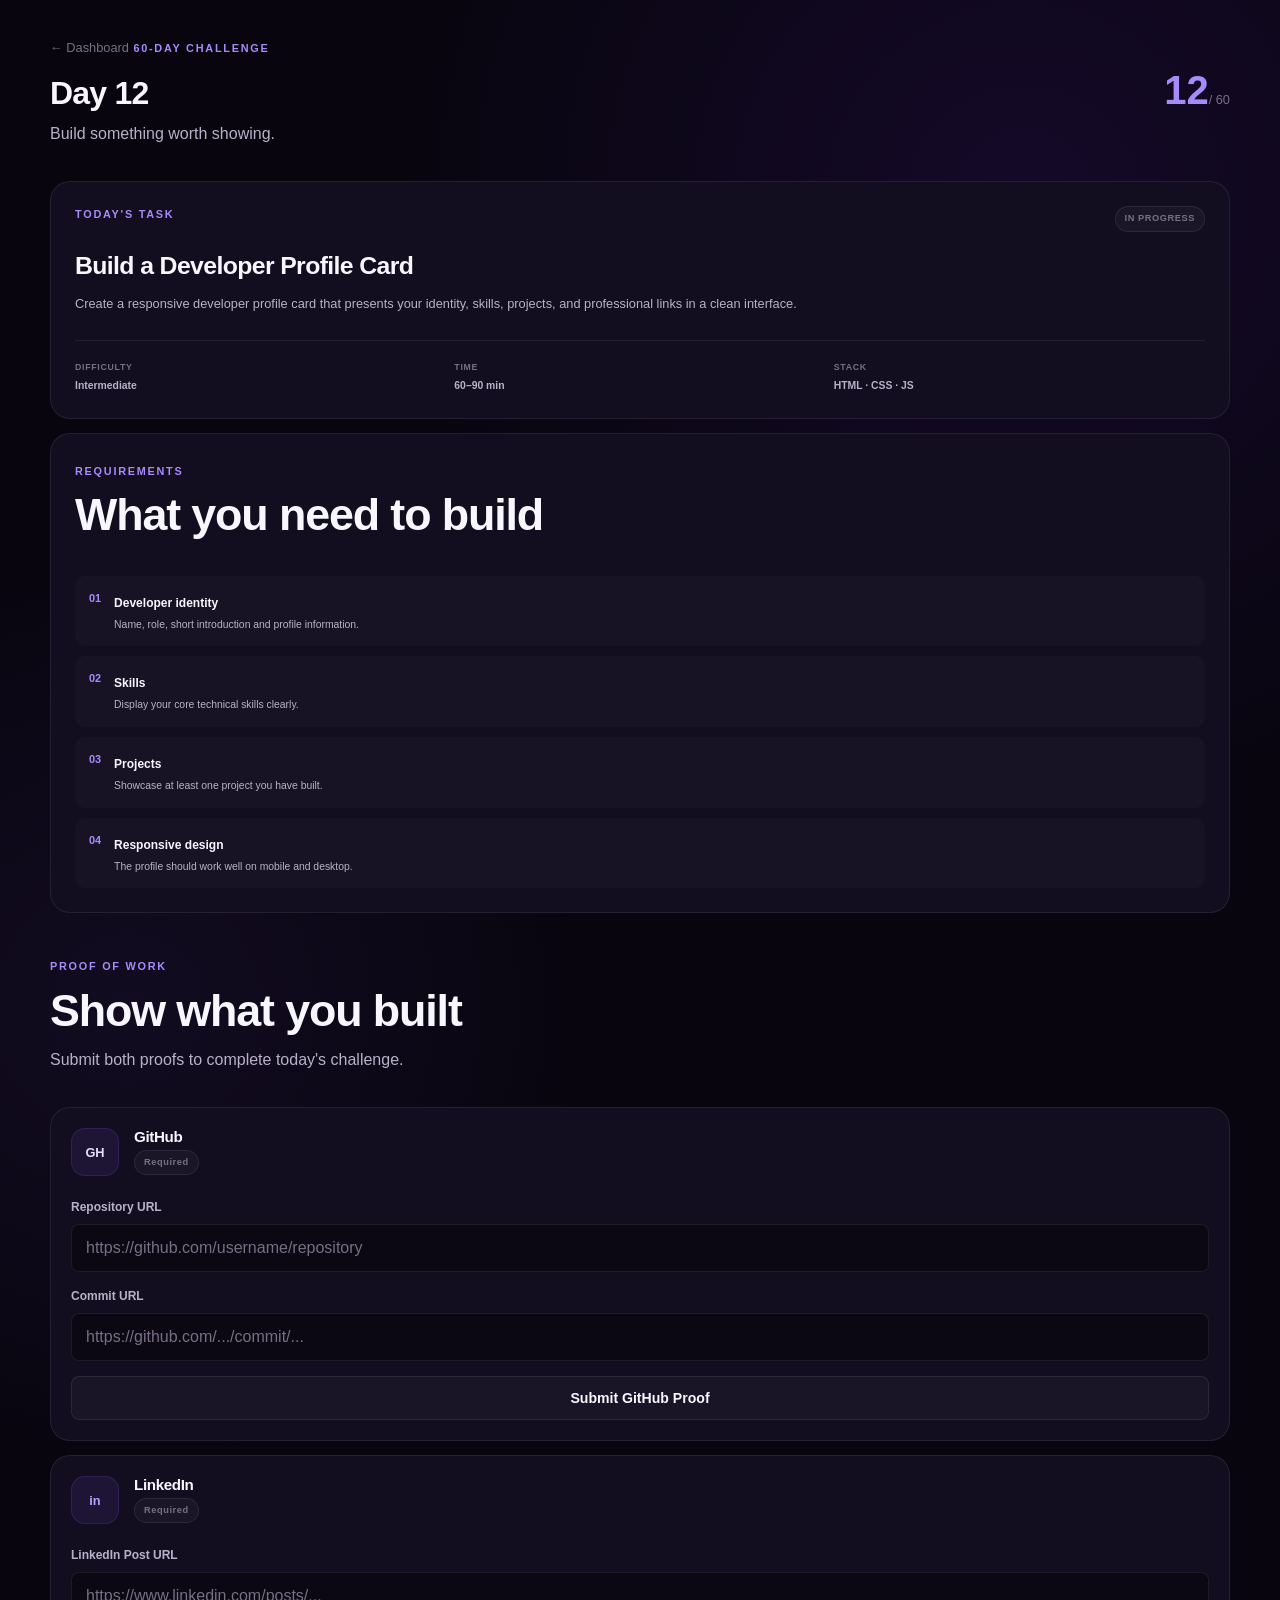
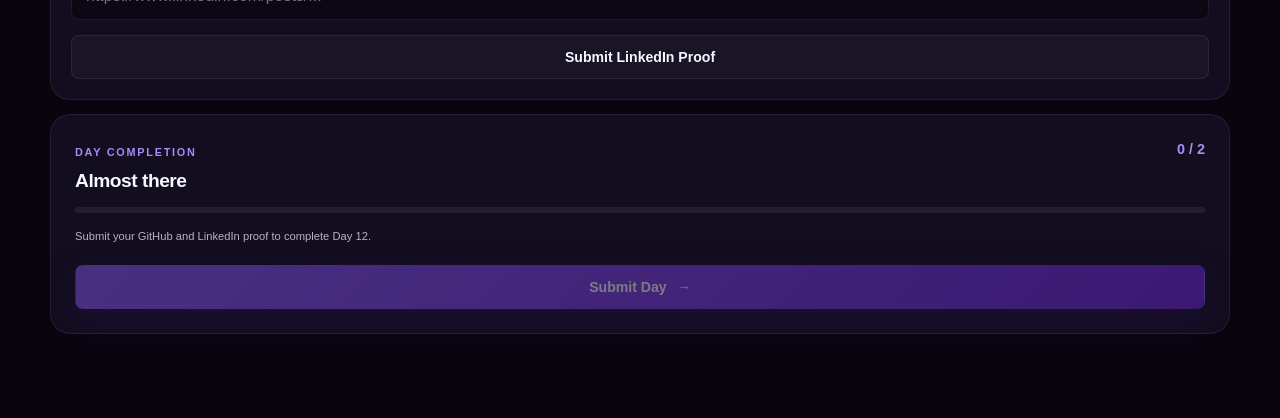
==== challenge_day.html @ b08df037 "Updated project structure and files" ====
<!DOCTYPE html>
<html lang="en">
<head>

    <meta charset="UTF-8">
    <meta
        name="viewport"
        content="width=device-width, initial-scale=1.0"
    >

    <title>Day 12 | ABTalks</title>

    <link rel="stylesheet" href="css/style.css">
    <link rel="stylesheet" href="css/responsive.css">

</head>

<body>

<main class="app-page challenge-page">

    <!-- Navigation -->
    <aside class="navigation-rail">

        <a
            href="student_dashboard.html"
            class="nav-item"
            aria-label="Dashboard"
        >
            <span class="nav-icon">⌂</span>
        </a>

        <a
            href="modules.html"
            class="nav-item"
            aria-label="Modules"
        >
            <span class="nav-icon">▦</span>
        </a>

        <a
            href="coding_profiles.html"
            class="nav-item"
            aria-label="Coding Profiles"
        >
            <span class="nav-icon">&lt;/&gt;</span>
        </a>

        <a
            href="linkedin.html"
            class="nav-item"
            aria-label="LinkedIn"
        >
            <span class="nav-icon">in</span>
        </a>

        <a
            href="github.html"
            class="nav-item"
            aria-label="GitHub"
        >
            <span class="nav-icon">GH</span>
        </a>

        <div class="nav-spacer"></div>

        <button class="nav-item" aria-label="Settings">
            <span class="nav-icon">⚙</span>
        </button>

    </aside>


    <!-- Main Content -->
    <section class="app-content">

        <!-- Challenge Header -->
        <header class="challenge-header">

            <div>

                <a
                    href="student_dashboard.html"
                    class="back-button"
                >
                    ← Dashboard
                </a>

                <span class="eyebrow">
                    60-DAY CHALLENGE
                </span>

                <h1>
                    Day 12
                </h1>

                <p>
                    Build something worth showing.
                </p>

            </div>


            <div class="day-indicator">

                <span>
                    12
                </span>

                <small>
                    / 60
                </small>

            </div>

        </header>


        <!-- Task -->
        <section class="challenge-task-card">

            <div class="task-card-header">

                <span class="eyebrow">
                    TODAY'S TASK
                </span>

                <span class="status-badge">
                    IN PROGRESS
                </span>

            </div>


            <h2>
                Build a Developer Profile Card
            </h2>


            <p>
                Create a responsive developer profile card
                that presents your identity, skills, projects,
                and professional links in a clean interface.
            </p>


            <!-- Task Meta -->
            <div class="challenge-meta">

                <div>
                    <span>DIFFICULTY</span>
                    <strong>Intermediate</strong>
                </div>

                <div>
                    <span>TIME</span>
                    <strong>60–90 min</strong>
                </div>

                <div>
                    <span>STACK</span>
                    <strong>HTML · CSS · JS</strong>
                </div>

            </div>

        </section>


        <!-- Requirements -->
        <section class="challenge-section-card">

            <div class="section-heading left">

                <span class="eyebrow">
                    REQUIREMENTS
                </span>

                <h2>
                    What you need to build
                </h2>

            </div>


            <div class="requirement-list">

                <div class="requirement-item">

                    <span class="requirement-number">
                        01
                    </span>

                    <div>

                        <strong>
                            Developer identity
                        </strong>

                        <p>
                            Name, role, short introduction
                            and profile information.
                        </p>

                    </div>

                </div>


                <div class="requirement-item">

                    <span class="requirement-number">
                        02
                    </span>

                    <div>

                        <strong>
                            Skills
                        </strong>

                        <p>
                            Display your core technical
                            skills clearly.
                        </p>

                    </div>

                </div>


                <div class="requirement-item">

                    <span class="requirement-number">
                        03
                    </span>

                    <div>

                        <strong>
                            Projects
                        </strong>

                        <p>
                            Showcase at least one project
                            you have built.
                        </p>

                    </div>

                </div>


                <div class="requirement-item">

                    <span class="requirement-number">
                        04
                    </span>

                    <div>

                        <strong>
                            Responsive design
                        </strong>

                        <p>
                            The profile should work well
                            on mobile and desktop.
                        </p>

                    </div>

                </div>

            </div>

        </section>


        <!-- Proof of Work -->
        <section class="proof-section">

            <div class="section-heading left">

                <span class="eyebrow">
                    PROOF OF WORK
                </span>

                <h2>
                    Show what you built
                </h2>

                <p>
                    Submit both proofs to complete today's challenge.
                </p>

            </div>


            <!-- GitHub -->
            <div class="submission-card">

                <div class="submission-header">

                    <div class="submission-icon github-icon">
                        GH
                    </div>

                    <div>

                        <h3>
                            GitHub
                        </h3>

                        <span class="submission-status">
                            Required
                        </span>

                    </div>

                </div>


                <div class="form-group">

                    <label for="repositoryUrl">
                        Repository URL
                    </label>

                    <input
                        type="url"
                        id="repositoryUrl"
                        placeholder="https://github.com/username/repository"
                    >

                </div>


                <div class="form-group">

                    <label for="commitUrl">
                        Commit URL
                    </label>

                    <input
                        type="url"
                        id="commitUrl"
                        placeholder="https://github.com/.../commit/..."
                    >

                </div>


                <button
                    type="button"
                    id="githubSubmit"
                    class="btn btn-secondary btn-full"
                >
                    Submit GitHub Proof
                </button>

            </div>


            <!-- LinkedIn -->
            <div class="submission-card">

                <div class="submission-header">

                    <div class="submission-icon linkedin-icon">
                        in
                    </div>

                    <div>

                        <h3>
                            LinkedIn
                        </h3>

                        <span class="submission-status">
                            Required
                        </span>

                    </div>

                </div>


                <div class="form-group">

                    <label for="linkedinPostUrl">
                        LinkedIn Post URL
                    </label>

                    <input
                        type="url"
                        id="linkedinPostUrl"
                        placeholder="https://www.linkedin.com/posts/..."
                    >

                </div>


                <button
                    type="button"
                    id="linkedinSubmit"
                    class="btn btn-secondary btn-full"
                >
                    Submit LinkedIn Proof
                </button>

            </div>

        </section>


        <!-- Submission Summary -->
        <section class="submission-summary">

            <div class="summary-header">

                <div>

                    <span class="eyebrow">
                        DAY COMPLETION
                    </span>

                    <h2>
                        Almost there
                    </h2>

                </div>

                <strong id="submissionCount">
                    0 / 2
                </strong>

            </div>


            <div class="large-progress">

                <span
                    id="submissionProgress"
                    style="width: 0%;"
                ></span>

            </div>


            <p id="submissionMessage">
                Submit your GitHub and LinkedIn proof
                to complete Day 12.
            </p>


            <button
                id="submitDay"
                class="btn btn-primary btn-full"
                disabled
            >
                Submit Day
                <span>→</span>
            </button>

        </section>


        <!-- Completion State -->
        <section
            id="completionState"
            class="completion-state hidden"
        >

            <div class="completion-icon">
                ✓
            </div>

            <span class="eyebrow">
                CHALLENGE COMPLETE
            </span>

            <h2>
                Day 12 Complete
            </h2>

            <p>
                Your proof of work has been recorded.
                Keep your streak alive tomorrow.
            </p>

            <a
                href="student_dashboard.html"
                class="btn btn-primary"
            >
                Back to Dashboard
                <span>→</span>
            </a>

        </section>

    </section>

</main>

<script src="js/data.js"></script>
<script src="js/app.js"></script>
<script src="js/challenge.js"></script>

</body>
</html>
---- css/style.css ----
/* =========================================================
   ABTALKS — GLOBAL STYLES
   ========================================================= */

:root {
    /* Backgrounds */
    --bg-main: #08050f;
    --bg-secondary: #0d0918;
    --bg-card: #120d1f;
    --bg-card-hover: #171026;
    --bg-input: #0b0713;

    /* Purple */
    --purple: #8b5cf6;
    --purple-light: #a78bfa;
    --purple-dark: #6d28d9;
    --purple-glow: rgba(139, 92, 246, 0.25);

    /* Text */
    --text-primary: #f8f7ff;
    --text-secondary: #b8b2c8;
    --text-muted: #777084;

    /* Borders */
    --border: rgba(255, 255, 255, 0.08);
    --border-hover: rgba(139, 92, 246, 0.45);

    /* Status */
    --success: #4ade80;
    --warning: #facc15;
    --danger: #f87171;

    /* Layout */
    --max-width: 1180px;
    --nav-width: 76px;

    /* Radius */
    --radius-sm: 8px;
    --radius-md: 14px;
    --radius-lg: 20px;
    --radius-xl: 28px;

    /* Shadows */
    --shadow-card:
        0 15px 50px rgba(0, 0, 0, 0.25);

    --shadow-purple:
        0 12px 35px rgba(109, 40, 217, 0.25);

    /* Transition */
    --transition: 0.25s ease;
}


/* =========================================================
   RESET
   ========================================================= */

* {
    margin: 0;
    padding: 0;
    box-sizing: border-box;
}

html {
    scroll-behavior: smooth;
}

body {
    min-height: 100vh;

    background:
        radial-gradient(
            circle at 80% 10%,
            rgba(109, 40, 217, 0.13),
            transparent 30%
        ),
        radial-gradient(
            circle at 10% 50%,
            rgba(139, 92, 246, 0.08),
            transparent 30%
        ),
        var(--bg-main);

    color: var(--text-primary);

    font-family:
        Inter,
        -apple-system,
        BlinkMacSystemFont,
        "Segoe UI",
        sans-serif;

    line-height: 1.5;

    overflow-x: hidden;
}

button,
input,
select,
textarea {
    font: inherit;
}

button {
    cursor: pointer;
}

a {
    color: inherit;
    text-decoration: none;
}

img {
    max-width: 100%;
    display: block;
}


/* =========================================================
   TYPOGRAPHY
   ========================================================= */

h1,
h2,
h3 {
    line-height: 1.15;
    letter-spacing: -0.025em;
}

h1 {
    font-size: clamp(2.2rem, 8vw, 4.8rem);
}

h2 {
    font-size: clamp(1.6rem, 5vw, 2.8rem);
}

h3 {
    font-size: 1.15rem;
}

p {
    color: var(--text-secondary);
}

.gradient-text {
    background:
        linear-gradient(
            120deg,
            #ffffff,
            var(--purple-light),
            var(--purple)
        );

    -webkit-background-clip: text;
    background-clip: text;
    color: transparent;
}

.eyebrow {
    display: inline-block;

    margin-bottom: 10px;

    color: var(--purple-light);

    font-size: 0.68rem;
    font-weight: 700;

    letter-spacing: 0.16em;
    text-transform: uppercase;
}


/* =========================================================
   BUTTONS
   ========================================================= */

.btn {
    display: inline-flex;

    align-items: center;
    justify-content: center;
    gap: 10px;

    min-height: 44px;

    padding: 0 18px;

    border: 1px solid transparent;
    border-radius: var(--radius-sm);

    font-size: 0.88rem;
    font-weight: 650;

    transition:
        transform var(--transition),
        background var(--transition),
        border var(--transition),
        box-shadow var(--transition);

    white-space: nowrap;
}

.btn:hover {
    transform: translateY(-2px);
}

.btn-primary {
    color: white;

    background:
        linear-gradient(
            135deg,
            var(--purple),
            var(--purple-dark)
        );

    box-shadow: var(--shadow-purple);
}

.btn-primary:hover {
    box-shadow:
        0 15px 45px rgba(109, 40, 217, 0.38);
}

.btn-secondary {
    color: var(--text-primary);

    background: rgba(255, 255, 255, 0.035);

    border-color: var(--border);
}

.btn-secondary:hover {
    border-color: var(--border-hover);
    background: rgba(139, 92, 246, 0.08);
}

.btn-large {
    min-height: 52px;
    padding: 0 24px;
}

.btn-full {
    width: 100%;
}


/* =========================================================
   LANDING PAGE
   ========================================================= */

.landing-page {
    width: 100%;
}

.landing-header {
    width: min(
        calc(100% - 32px),
        var(--max-width)
    );

    margin: auto;

    min-height: 76px;

    display: flex;
    align-items: center;
    justify-content: space-between;

    gap: 20px;
}

.brand-name {
    font-size: 1.25rem;
    font-weight: 800;
    letter-spacing: -0.04em;
}

.landing-nav {
    display: none;
}

.header-actions {
    display: flex;
    gap: 8px;
}

.header-actions .btn-secondary {
    display: none;
}


/* =========================================================
   HERO
   ========================================================= */

.hero-section {
    width: min(
        calc(100% - 32px),
        var(--max-width)
    );

    margin: auto;

    min-height: 720px;

    display: grid;
    align-items: center;

    gap: 50px;

    padding: 70px 0;
}

.hero-content {
    max-width: 650px;
}

.hero-content h1 {
    margin-bottom: 14px;
}

.hero-title {
    margin-bottom: 18px;

    color: var(--text-primary);

    font-size: 1.35rem;
    font-weight: 650;
}

.hero-description {
    max-width: 580px;

    font-size: 1rem;
    line-height: 1.75;
}

.hero-actions {
    display: flex;
    flex-direction: column;

    gap: 10px;

    margin-top: 30px;
}

.hero-visual {
    position: relative;

    min-height: 350px;

    display: flex;
    align-items: center;
    justify-content: center;
}

.hero-glow {
    position: absolute;

    width: 230px;
    height: 230px;

    border-radius: 50%;

    background: var(--purple);

    filter: blur(110px);

    opacity: 0.22;
}

.floating-card {
    position: absolute;

    width: 190px;

    padding: 18px;

    background:
        linear-gradient(
            145deg,
            rgba(28, 20, 43, 0.95),
            rgba(14, 9, 25, 0.95)
        );

    border: 1px solid var(--border);

    border-radius: var(--radius-md);

    box-shadow: var(--shadow-card);

    backdrop-filter: blur(20px);
}

.streak-card {
    top: 10px;
    left: 0;
}

.progress-card {
    right: 0;
    top: 85px;
}

.proof-card {
    bottom: 5px;
    left: 35px;
}

.card-label {
    display: block;

    margin-bottom: 8px;

    color: var(--text-muted);

    font-size: 0.58rem;
    font-weight: 700;

    letter-spacing: 0.12em;
}

.floating-card strong {
    display: block;

    margin-bottom: 5px;

    font-size: 1.3rem;
}

.card-status {
    color: var(--success);

    font-size: 0.75rem;
}

.mini-progress {
    width: 100%;
    height: 5px;

    margin-top: 10px;

    overflow: hidden;

    background: rgba(255, 255, 255, 0.07);

    border-radius: 10px;
}

.mini-progress span {
    display: block;

    height: 100%;

    background: var(--purple);

    border-radius: inherit;
}

.proof-item {
    display: flex;

    align-items: center;
    gap: 8px;

    margin-top: 8px;

    font-size: 0.72rem;
}

.proof-item span {
    color: var(--success);
}


/* =========================================================
   LANDING SECTIONS
   ========================================================= */

.challenge-section,
.features-section,
.final-cta {
    width: min(
        calc(100% - 32px),
        var(--max-width)
    );

    margin: auto;

    padding: 80px 0;
}

.section-heading {
    max-width: 650px;

    margin-bottom: 35px;
}

.section-heading.left {
    text-align: left;
}

.section-heading p {
    margin-top: 12px;
}

.challenge-timeline {
    display: flex;
    align-items: center;

    width: 100%;

    margin-top: 45px;
}

.timeline-item {
    display: flex;
    flex-direction: column;

    align-items: center;

    gap: 7px;

    min-width: 65px;

    color: var(--text-muted);

    font-size: 0.65rem;
}

.timeline-number {
    display: grid;

    width: 42px;
    height: 42px;

    place-items: center;

    border: 1px solid var(--border);

    border-radius: 50%;

    font-size: 0.72rem;
}

.timeline-item.active {
    color: var(--text-primary);
}

.timeline-item.active .timeline-number {
    background: var(--purple);
    border-color: var(--purple);
}

.timeline-line {
    flex: 1;

    height: 1px;

    background: var(--border);
}

.feature-grid {
    display: grid;
    gap: 14px;
}

.feature-card {
    padding: 25px;

    background: var(--bg-card);

    border: 1px solid var(--border);

    border-radius: var(--radius-lg);

    transition:
        transform var(--transition),
        border var(--transition);
}

.feature-card:hover {
    transform: translateY(-4px);
    border-color: var(--border-hover);
}

.feature-icon {
    display: grid;

    width: 44px;
    height: 44px;

    margin-bottom: 20px;

    place-items: center;

    color: var(--purple-light);

    background: rgba(139, 92, 246, 0.1);

    border: 1px solid rgba(139, 92, 246, 0.2);

    border-radius: 12px;

    font-size: 0.8rem;
    font-weight: 800;
}

.feature-card p {
    margin-top: 10px;

    font-size: 0.88rem;
}

.final-cta {
    text-align: center;
}

.final-cta > * {
    display: block;
}

.final-cta h2 {
    margin-bottom: 15px;
}

.final-cta p {
    margin-bottom: 25px;
}

.final-cta .btn {
    width: fit-content;
    margin: auto;
}

.site-footer {
    width: min(
        calc(100% - 32px),
        var(--max-width)
    );

    margin: auto;

    padding: 25px 0 35px;

    display: flex;
    justify-content: space-between;

    color: var(--text-muted);

    border-top: 1px solid var(--border);

    font-size: 0.7rem;
}


/* =========================================================
   AUTH PAGE
   ========================================================= */

.auth-page {
    min-height: 100vh;

    display: flex;
    align-items: center;
    justify-content: center;

    padding: 30px 16px;

    position: relative;
}

.auth-page::before {
    content: "";

    position: fixed;

    width: 300px;
    height: 300px;

    top: -100px;
    right: -100px;

    background: var(--purple);

    filter: blur(130px);

    opacity: 0.14;

    pointer-events: none;
}

.auth-container {
    width: 100%;
    max-width: 430px;
}

.back-button {
    display: inline-flex;

    align-items: center;
    gap: 6px;

    color: var(--text-muted);

    font-size: 0.8rem;

    transition: color var(--transition);
}

.back-button:hover {
    color: var(--text-primary);
}

.auth-page > .back-button {
    position: absolute;

    top: 25px;
    left: 20px;
}

.auth-brand {
    margin-bottom: 50px;

    text-align: center;
}

.auth-brand .brand-name {
    display: block;

    margin-bottom: 5px;

    font-size: 1.5rem;
}

.brand-tagline {
    color: var(--text-muted);

    font-size: 0.7rem;
}

.auth-heading {
    margin-bottom: 30px;
}

.auth-heading h1 {
    font-size: 2.3rem;
}

.auth-heading p {
    margin-top: 10px;
}

.auth-form {
    display: grid;
    gap: 20px;
}

.form-group {
    display: grid;
    gap: 8px;
}

.form-group label {
    color: var(--text-secondary);

    font-size: 0.75rem;
    font-weight: 600;
}

.form-label-row {
    display: flex;
    justify-content: space-between;
}

.forgot-password {
    color: var(--purple-light);

    font-size: 0.7rem;
}

input,
select,
textarea {
    width: 100%;

    min-height: 48px;

    padding: 0 14px;

    color: var(--text-primary);

    background: var(--bg-input);

    border: 1px solid var(--border);

    border-radius: var(--radius-sm);

    outline: none;

    transition:
        border var(--transition),
        box-shadow var(--transition);
}

textarea {
    padding-top: 14px;
}

input::placeholder {
    color: var(--text-muted);
}

input:focus,
select:focus,
textarea:focus {
    border-color: var(--purple);

    box-shadow:
        0 0 0 3px rgba(139, 92, 246, 0.1);
}

select {
    cursor: pointer;
}

.password-input {
    position: relative;
}

.password-input input {
    padding-right: 65px;
}

.password-toggle {
    position: absolute;

    top: 50%;
    right: 12px;

    transform: translateY(-50%);

    border: 0;

    color: var(--purple-light);

    background: transparent;

    font-size: 0.7rem;
}

.auth-divider {
    display: flex;
    align-items: center;

    gap: 12px;

    color: var(--text-muted);
}

.auth-divider span {
    flex: 1;

    height: 1px;

    background: var(--border);
}

.auth-divider p {
    font-size: 0.7rem;
}

.auth-footer {
    display: flex;

    align-items: center;
    justify-content: center;

    gap: 6px;

    margin-top: 25px;

    font-size: 0.75rem;
}

.auth-footer p {
    color: var(--text-muted);
}

.create-account {
    color: var(--purple-light);
}


/* =========================================================
   APP LAYOUT
   ========================================================= */

.app-page {
    min-height: 100vh;
}

.navigation-rail {
    display: none;
}

.app-content {
    width: min(
        calc(100% - 32px),
        var(--max-width)
    );

    margin: auto;

    padding: 35px 0 70px;
}

.app-header,
.dashboard-header,
.challenge-header {
    display: flex;

    align-items: flex-start;
    justify-content: space-between;

    gap: 20px;

    margin-bottom: 35px;
}

.app-header h1,
.dashboard-header h1,
.challenge-header h1 {
    margin-bottom: 10px;

    font-size: 2rem;
}

.header-profile {
    flex-shrink: 0;
}

.profile-avatar {
    display: grid;

    width: 40px;
    height: 40px;

    place-items: center;

    color: white;

    background:
        linear-gradient(
            135deg,
            var(--purple),
            var(--purple-dark)
        );

    border-radius: 50%;

    font-size: 0.8rem;
    font-weight: 700;
}


/* =========================================================
   SETUP PROGRESS
   ========================================================= */

.setup-progress {
    margin-bottom: 45px;
}

.progress-header {
    display: flex;

    justify-content: space-between;

    margin-bottom: 9px;

    color: var(--text-muted);

    font-size: 0.68rem;
}

.progress-track,
.large-progress {
    width: 100%;

    height: 6px;

    overflow: hidden;

    background: rgba(255, 255, 255, 0.07);

    border-radius: 10px;
}

.progress-fill,
.large-progress span {
    display: block;

    height: 100%;

    background:
        linear-gradient(
            90deg,
            var(--purple-dark),
            var(--purple-light)
        );

    border-radius: inherit;
}


/* =========================================================
   MODULES
   ========================================================= */

.module-list {
    display: grid;
    gap: 14px;
}

.module-card {
    padding: 22px;

    background: var(--bg-card);

    border: 1px solid var(--border);

    border-radius: var(--radius-lg);

    transition:
        border var(--transition),
        transform var(--transition),
        background var(--transition);
}

.module-card:hover {
    transform: translateY(-3px);

    border-color: var(--border-hover);

    background: var(--bg-card-hover);
}

.module-card-top {
    display: flex;

    align-items: center;
    justify-content: space-between;

    margin-bottom: 20px;
}

.module-icon,
.connection-icon,
.submission-icon {
    display: grid;

    width: 48px;
    height: 48px;

    place-items: center;

    color: var(--purple-light);

    background: rgba(139, 92, 246, 0.1);

    border: 1px solid rgba(139, 92, 246, 0.18);

    border-radius: 14px;

    font-size: 0.8rem;
    font-weight: 800;
}

.module-status,
.status-badge,
.connection-badge,
.submission-status {
    padding: 5px 9px;

    color: var(--text-muted);

    background: rgba(255, 255, 255, 0.04);

    border: 1px solid var(--border);

    border-radius: 100px;

    font-size: 0.58rem;
    font-weight: 700;

    letter-spacing: 0.06em;
}

.module-content p {
    margin-top: 8px;

    font-size: 0.82rem;
}

.module-action {
    display: flex;

    align-items: center;
    justify-content: space-between;

    margin-top: 22px;

    padding-top: 17px;

    color: var(--purple-light);

    border-top: 1px solid var(--border);

    font-size: 0.78rem;
    font-weight: 650;
}

.module-footer {
    display: flex;

    flex-direction: column;

    gap: 15px;

    margin-top: 30px;

    padding-top: 25px;

    border-top: 1px solid var(--border);
}

.module-footer p {
    font-size: 0.72rem;
}


/* =========================================================
   PLATFORM SETUP
   ========================================================= */

.setup-section,
.profile-form-section,
.saved-profiles-section,
.connection-section,
.profile-result-section,
.github-result-section {
    margin-bottom: 45px;
}

.platform-grid {
    display: grid;

    grid-template-columns: repeat(2, 1fr);

    gap: 10px;
}

.platform-card {
    display: flex;

    flex-direction: column;

    align-items: flex-start;

    gap: 12px;

    min-height: 115px;

    padding: 16px;

    color: var(--text-primary);

    background: var(--bg-card);

    border: 1px solid var(--border);

    border-radius: var(--radius-md);

    text-align: left;

    transition: var(--transition);
}

.platform-card:hover,
.platform-card.selected {
    border-color: var(--purple);

    background: rgba(139, 92, 246, 0.08);
}

.platform-icon {
    display: grid;

    width: 34px;
    height: 34px;

    place-items: center;

    color: var(--purple-light);

    background: rgba(139, 92, 246, 0.1);

    border-radius: 9px;

    font-size: 0.65rem;
    font-weight: 800;
}

.platform-name {
    font-size: 0.78rem;
    font-weight: 650;
}

.setup-form {
    display: grid;
    gap: 18px;
}


/* =========================================================
   SAVED PROFILES / EMPTY STATE
   ========================================================= */

.saved-profile-list {
    display: grid;
    gap: 10px;
}

.empty-state {
    padding: 35px 20px;

    text-align: center;

    background: rgba(255, 255, 255, 0.02);

    border: 1px dashed var(--border);

    border-radius: var(--radius-md);
}

.empty-icon {
    margin-bottom: 12px;

    color: var(--text-muted);

    font-size: 1.3rem;
}

.empty-state h3 {
    font-size: 0.95rem;
}

.empty-state p {
    margin-top: 5px;

    font-size: 0.72rem;
}

.setup-navigation {
    display: flex;

    justify-content: space-between;

    gap: 10px;

    margin-top: 40px;
}


/* =========================================================
   CONNECTION
   ========================================================= */

.connection-section {
    display: flex;
    justify-content: center;
}

.connection-card {
    width: 100%;
    max-width: 600px;

    padding: 28px;

    background: var(--bg-card);

    border: 1px solid var(--border);

    border-radius: var(--radius-xl);

    box-shadow: var(--shadow-card);
}

.connection-card .connection-icon {
    margin-bottom: 20px;
}

.connection-card h2 {
    margin-top: 14px;

    font-size: 1.65rem;
}

.connection-card > p {
    margin: 10px 0 25px;

    font-size: 0.82rem;
}

.linkedin-icon {
    color: #b7a1ff;
}

.github-icon {
    color: #e4ddff;
}


/* =========================================================
   STATS
   ========================================================= */

.stats-grid {
    display: grid;

    grid-template-columns: repeat(2, 1fr);

    gap: 10px;
}

.stat-card {
    padding: 18px;

    background: var(--bg-card);

    border: 1px solid var(--border);

    border-radius: var(--radius-md);
}

.stat-value {
    display: block;

    margin-bottom: 4px;

    color: var(--text-primary);

    font-size: 1.5rem;
    font-weight: 750;
}

.stat-label {
    display: block;

    color: var(--text-muted);

    font-size: 0.6rem;
    font-weight: 700;

    letter-spacing: 0.08em;

    text-transform: uppercase;
}


/* =========================================================
   LINKEDIN PROFILE
   ========================================================= */

.linkedin-profile-card {
    padding: 22px;

    background: var(--bg-card);

    border: 1px solid var(--border);

    border-radius: var(--radius-lg);
}

.profile-summary {
    display: flex;

    align-items: center;

    gap: 14px;

    margin-bottom: 25px;
}

.large-avatar {
    display: grid;

    width: 54px;
    height: 54px;

    flex-shrink: 0;

    place-items: center;

    color: white;

    background:
        linear-gradient(
            135deg,
            var(--purple),
            var(--purple-dark)
        );

    border-radius: 50%;

    font-weight: 700;
}

.profile-summary h3 {
    font-size: 1rem;
}

.profile-summary p {
    font-size: 0.72rem;
}

.verified-status {
    display: inline-block;

    margin-top: 5px;

    color: var(--success);

    font-size: 0.65rem;
}

.profile-sync {
    display: flex;

    justify-content: space-between;

    margin-top: 25px;

    color: var(--text-muted);

    font-size: 0.7rem;
}


/* =========================================================
   GITHUB ACTIVITY
   ========================================================= */

.activity-card {
    margin-top: 14px;

    padding: 22px;

    background: var(--bg-card);

    border: 1px solid var(--border);

    border-radius: var(--radius-lg);
}

.activity-header {
    display: flex;

    align-items: center;
    justify-content: space-between;

    margin-bottom: 20px;
}

.activity-status {
    color: var(--success);

    font-size: 0.68rem;
}

.activity-list {
    display: grid;
    gap: 15px;
}

.activity-item {
    display: flex;

    align-items: flex-start;

    gap: 12px;
}

.activity-dot {
    width: 8px;
    height: 8px;

    margin-top: 6px;

    flex-shrink: 0;

    background: var(--purple);

    border-radius: 50%;
}

.activity-item strong {
    font-size: 0.78rem;
}

.activity-item p {
    margin-top: 2px;

    font-size: 0.68rem;
}


/* =========================================================
   DASHBOARD
   ========================================================= */

.dashboard-header-actions {
    display: flex;

    align-items: center;

    gap: 10px;
}

.streak-hero {
    position: relative;

    display: flex;

    align-items: center;
    justify-content: space-between;

    min-height: 200px;

    margin-bottom: 14px;

    padding: 25px;

    overflow: hidden;

    background:
        radial-gradient(
            circle at 80% 50%,
            rgba(139, 92, 246, 0.22),
            transparent 40%
        ),
        var(--bg-card);

    border: 1px solid var(--border);

    border-radius: var(--radius-xl);
}

.streak-number {
    display: inline-block;

    margin-top: 5px;

    color: var(--text-primary);

    font-size: 4rem;
    font-weight: 800;

    line-height: 0.9;
}

.streak-label {
    color: var(--purple-light);

    font-size: 0.8rem;
}

.streak-info p {
    margin-top: 12px;

    max-width: 230px;

    font-size: 0.7rem;
}

.streak-ring {
    display: grid;

    width: 100px;
    height: 100px;

    place-items: center;

    background:
        radial-gradient(
            circle,
            var(--bg-main) 55%,
            transparent 56%
        );

    border: 2px solid var(--purple);

    border-radius: 50%;

    box-shadow:
        0 0 40px rgba(139, 92, 246, 0.25);
}

.streak-ring span {
    font-size: 1.8rem;
}

.dashboard-card {
    margin-bottom: 14px;

    padding: 22px;

    background: var(--bg-card);

    border: 1px solid var(--border);

    border-radius: var(--radius-lg);
}

.card-header {
    display: flex;

    align-items: flex-start;
    justify-content: space-between;

    gap: 15px;

    margin-bottom: 20px;
}

.card-header h2 {
    font-size: 1.25rem;
}

.card-header > strong {
    color: var(--purple-light);

    font-size: 1rem;
}

.progress-meta {
    display: flex;

    justify-content: space-between;

    margin-top: 10px;

    color: var(--text-muted);

    font-size: 0.65rem;
}

.task-description {
    margin-bottom: 18px;

    font-size: 0.8rem;

    line-height: 1.7;
}

.task-meta {
    display: flex;

    flex-wrap: wrap;

    gap: 8px;

    margin-bottom: 20px;
}

.task-meta span {
    padding: 6px 9px;

    color: var(--text-muted);

    background: rgba(255, 255, 255, 0.035);

    border: 1px solid var(--border);

    border-radius: 6px;

    font-size: 0.62rem;
}

.completion-count {
    color: var(--purple-light);

    font-size: 0.8rem;
    font-weight: 700;
}

.check-list {
    display: grid;
    gap: 10px;
}

.check-item {
    display: flex;

    align-items: center;

    gap: 10px;

    padding: 12px;

    background: rgba(255, 255, 255, 0.025);

    border: 1px solid var(--border);

    border-radius: 8px;

    color: var(--text-secondary);

    font-size: 0.75rem;
}

.check-item input {
    width: 15px;
    height: 15px;

    min-height: unset;
}

.dashboard-stats {
    display: grid;

    grid-template-columns: repeat(3, 1fr);

    gap: 10px;

    margin-bottom: 14px;
}

.dashboard-stats .stat-card {
    padding: 16px 12px;
}

.dashboard-stats .stat-value {
    font-size: 1.25rem;
}

.stat-change {
    display: block;

    margin-top: 4px;

    color: var(--success);

    font-size: 0.58rem;
}

.achievements-card {
    margin-bottom: 0;
}

.achievement-list {
    display: grid;
    gap: 12px;
}

.achievement-item {
    display: flex;

    align-items: center;

    gap: 12px;

    padding: 12px;

    background: rgba(255, 255, 255, 0.025);

    border-radius: 10px;
}

.achievement-icon {
    display: grid;

    width: 38px;
    height: 38px;

    flex-shrink: 0;

    place-items: center;

    background: rgba(139, 92, 246, 0.1);

    border-radius: 10px;
}

.achievement-item strong {
    font-size: 0.76rem;
}

.achievement-item p {
    margin-top: 2px;

    font-size: 0.63rem;
}


/* =========================================================
   CHALLENGE DAY
   ========================================================= */

.challenge-header {
    align-items: center;
}

.challenge-header .back-button {
    margin-bottom: 18px;
}

.day-indicator {
    display: flex;

    align-items: baseline;

    color: var(--purple-light);
}

.day-indicator span {
    font-size: 2.5rem;
    font-weight: 800;
}

.day-indicator small {
    color: var(--text-muted);

    font-size: 0.8rem;
}

.challenge-task-card,
.challenge-section-card,
.submission-card,
.submission-summary,
.completion-state {
    margin-bottom: 14px;

    padding: 24px;

    background: var(--bg-card);

    border: 1px solid var(--border);

    border-radius: var(--radius-lg);
}

.task-card-header,
.submission-header,
.summary-header {
    display: flex;

    align-items: flex-start;
    justify-content: space-between;

    gap: 15px;

    margin-bottom: 20px;
}

.challenge-task-card h2 {
    margin-bottom: 12px;

    font-size: 1.55rem;
}

.challenge-task-card > p {
    font-size: 0.8rem;

    line-height: 1.75;
}

.challenge-meta {
    display: grid;

    grid-template-columns: repeat(3, 1fr);

    gap: 8px;

    margin-top: 25px;

    padding-top: 20px;

    border-top: 1px solid var(--border);
}

.challenge-meta div {
    display: flex;
    flex-direction: column;

    gap: 4px;
}

.challenge-meta span {
    color: var(--text-muted);

    font-size: 0.55rem;
    font-weight: 700;

    letter-spacing: 0.08em;
}

.challenge-meta strong {
    color: var(--text-secondary);

    font-size: 0.65rem;
}

.requirement-list {
    display: grid;
    gap: 10px;
}

.requirement-item {
    display: flex;

    gap: 13px;

    padding: 14px;

    background: rgba(255, 255, 255, 0.025);

    border-radius: 10px;
}

.requirement-number {
    color: var(--purple-light);

    font-size: 0.68rem;
    font-weight: 750;
}

.requirement-item strong {
    font-size: 0.75rem;
}

.requirement-item p {
    margin-top: 3px;

    font-size: 0.65rem;
}

.proof-section {
    margin-top: 40px;
}

.submission-card {
    padding: 20px;
}

.submission-header {
    justify-content: flex-start;

    margin-bottom: 22px;
}

.submission-header h3 {
    font-size: 0.95rem;
}

.submission-status {
    display: inline-block;

    margin-top: 4px;
}

.submission-card .form-group {
    margin-bottom: 15px;
}

.summary-header {
    margin-bottom: 15px;
}

.summary-header h2 {
    font-size: 1.2rem;
}

.summary-header > strong {
    color: var(--purple-light);

    font-size: 0.9rem;
}

.submission-summary p {
    margin: 15px 0 20px;

    font-size: 0.7rem;
}

.completion-state {
    padding: 45px 25px;

    text-align: center;
}

.completion-icon {
    display: grid;

    width: 65px;
    height: 65px;

    margin: 0 auto 20px;

    place-items: center;

    color: var(--success);

    background: rgba(74, 222, 128, 0.08);

    border: 1px solid rgba(74, 222, 128, 0.2);

    border-radius: 50%;

    font-size: 1.4rem;
}

.completion-state h2 {
    margin-bottom: 10px;
}

.completion-state p {
    max-width: 400px;

    margin: 0 auto 25px;

    font-size: 0.78rem;
}

.hidden {
    display: none !important;
}


/* =========================================================
   DISABLED
   ========================================================= */

button:disabled,
.btn:disabled {
    cursor: not-allowed;

    opacity: 0.45;

    transform: none;
}
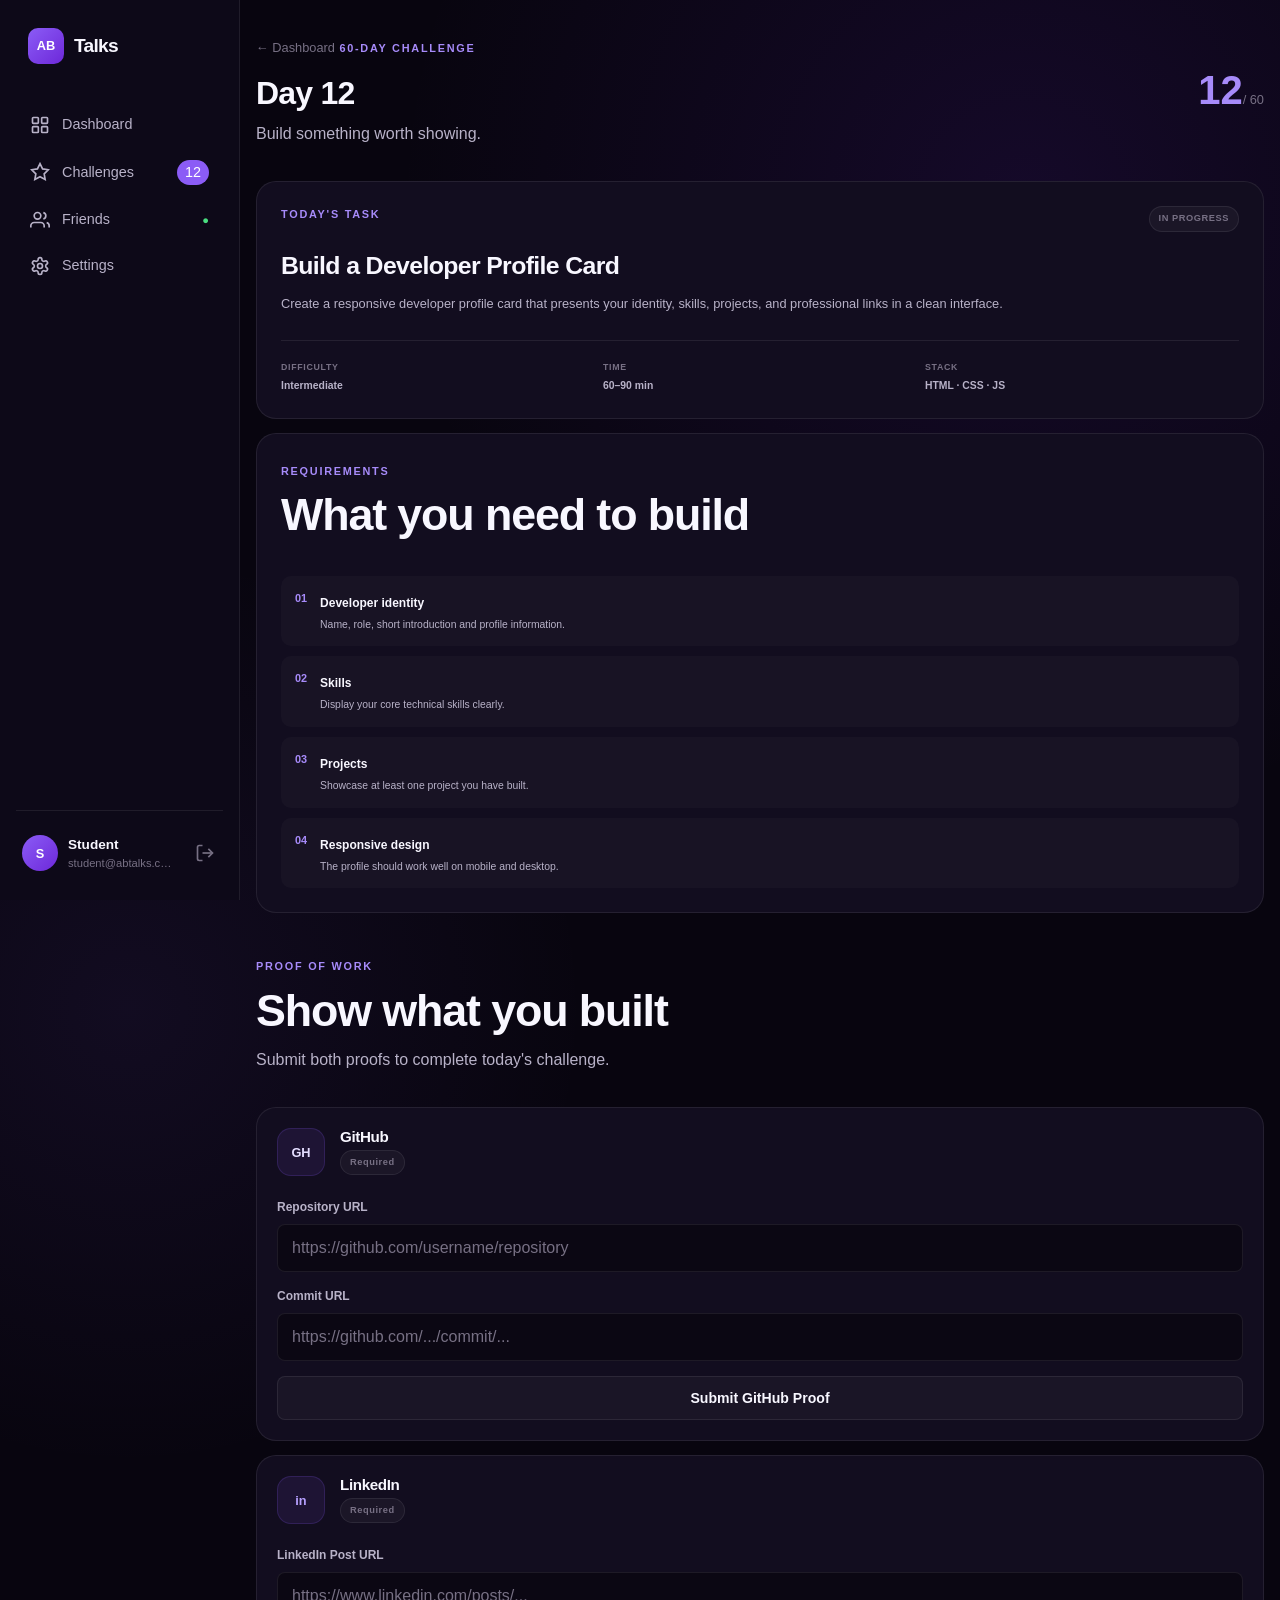
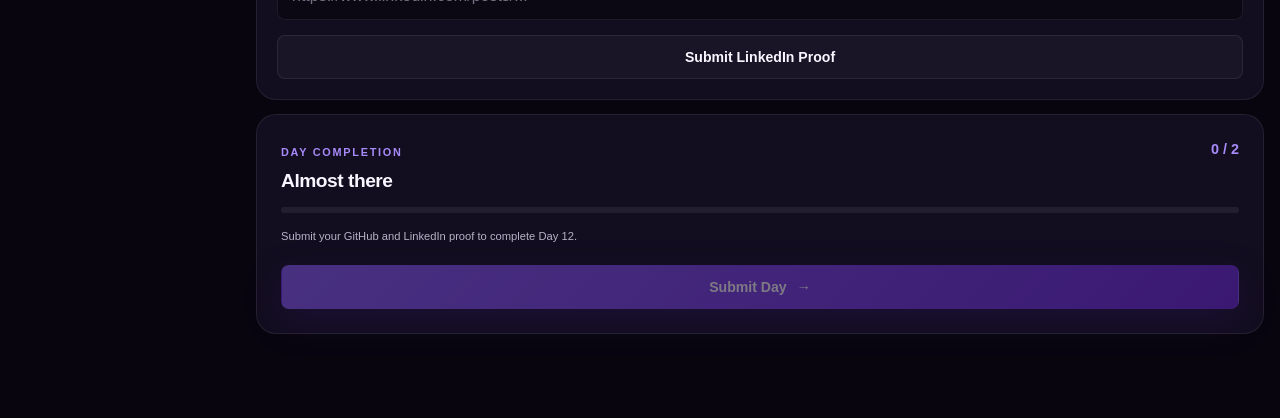
==== commit 0badf46d: "Navigation bar include" ====
--- a/challenge_day.html
+++ b/challenge_day.html
@@ -12,12 +12,102 @@
 
     <link rel="stylesheet" href="css/style.css">
     <link rel="stylesheet" href="css/responsive.css">
+        <link rel="stylesheet" href="css/sidebar.css"> 
+
 
 </head>
 
 <body>
+     <!-- ============================================================
+         SIDEBAR (Desktop & Tablet) - ALWAYS VISIBLE ON DESKTOP
+         ============================================================ -->
+    <aside class="sidebar-nav" id="sidebarNav">
+        <div class="sidebar-brand">
+            <span class="brand-icon">AB</span>
+            <span class="brand-name">Talks</span>
+        </div>
+        <nav class="sidebar-menu">
+            <a href="dashboard.html" class="sidebar-link active" data-page="dashboard">
+                <svg class="sidebar-icon" viewBox="0 0 24 24" fill="none" stroke="currentColor" stroke-width="2">
+                    <rect x="3" y="3" width="7" height="7" rx="1"/>
+                    <rect x="14" y="3" width="7" height="7" rx="1"/>
+                    <rect x="3" y="14" width="7" height="7" rx="1"/>
+                    <rect x="14" y="14" width="7" height="7" rx="1"/>
+                </svg>
+                <span>Dashboard</span>
+            </a>
+            <a href="challenges.html" class="sidebar-link" data-page="challenges">
+                <svg class="sidebar-icon" viewBox="0 0 24 24" fill="none" stroke="currentColor" stroke-width="2">
+                    <path d="M12 2L15.09 8.26L22 9.27L17 14.14L18.18 21.02L12 17.77L5.82 21.02L7 14.14L2 9.27L8.91 8.26L12 2Z"/>
+                </svg>
+                <span>Challenges</span>
+                <span class="badge">12</span>
+            </a>
+            <a href="friends.html" class="sidebar-link" data-page="friends">
+                <svg class="sidebar-icon" viewBox="0 0 24 24" fill="none" stroke="currentColor" stroke-width="2">
+                    <path d="M17 21v-2a4 4 0 0 0-4-4H5a4 4 0 0 0-4 4v2"/>
+                    <circle cx="9" cy="7" r="4"/>
+                    <path d="M23 21v-2a4 4 0 0 0-3-3.87"/>
+                    <path d="M16 3.13a4 4 0 0 1 0 7.75"/>
+                </svg>
+                <span>Friends</span>
+                <span class="badge online-dot">●</span>
+            </a>
+            <a href="settings.html" class="sidebar-link" data-page="settings">
+                <svg class="sidebar-icon" viewBox="0 0 24 24" fill="none" stroke="currentColor" stroke-width="2">
+                    <path d="M12.22 2h-.44a2 2 0 0 0-2 2v.18a2 2 0 0 1-1 1.73l-.43.25a2 2 0 0 1-2 0l-.15-.08a2 2 0 0 0-2.73.73l-.22.38a2 2 0 0 0 .73 2.73l.15.1a2 2 0 0 1 1 1.72v.51a2 2 0 0 1-1 1.74l-.15.09a2 2 0 0 0-.73 2.73l.22.38a2 2 0 0 0 2.73.73l.15-.08a2 2 0 0 1 2 0l.43.25a2 2 0 0 1 1 1.73V20a2 2 0 0 0 2 2h.44a2 2 0 0 0 2-2v-.18a2 2 0 0 1 1-1.73l.43-.25a2 2 0 0 1 2 0l.15.08a2 2 0 0 0 2.73-.73l.22-.39a2 2 0 0 0-.73-2.73l-.15-.08a2 2 0 0 1-1-1.74v-.5a2 2 0 0 1 1-1.74l.15-.09a2 2 0 0 0 .73-2.73l-.22-.38a2 2 0 0 0-2.73-.73l-.15.08a2 2 0 0 1-2 0l-.43-.25a2 2 0 0 1-1-1.73V4a2 2 0 0 0-2-2z"/>
+                    <circle cx="12" cy="12" r="3"/>
+                </svg>
+                <span>Settings</span>
+            </a>
+        </nav>
+        <div class="sidebar-footer">
+            <div class="user-profile">
+                <div class="user-avatar">S</div>
+                <div class="user-info">
+                    <span class="user-name">Student</span>
+                    <span class="user-email">student@abtalks.com</span>
+                </div>
+            </div>
+            <button class="logout-btn" title="Logout">
+                <svg viewBox="0 0 24 24" fill="none" stroke="currentColor" stroke-width="2">
+                    <path d="M9 21H5a2 2 0 0 1-2-2V5a2 2 0 0 1 2-2h4"/>
+                    <polyline points="16 17 21 12 16 7"/>
+                    <line x1="21" y1="12" x2="9" y2="12"/>
+                </svg>
+            </button>
+        </div>
+    </aside>
+    <div class="sidebar-overlay" id="sidebarOverlay"></div>
+    <button class="sidebar-toggle" id="sidebarToggle" aria-label="Toggle sidebar">☰</button>
+
+    <!-- ============================================================
+         MOBILE BOTTOM NAVIGATION (Shows on mobile only)
+         ============================================================ -->
+    <nav class="mobile-bottom-nav" id="mobileBottomNav">
+        <a href="dashboard.html" class="mobile-nav-item active" data-page="dashboard">
+            <span class="nav-icon">⌂</span>
+            <span class="nav-label">Home</span>
+        </a>
+        <a href="challenges.html" class="mobile-nav-item" data-page="challenges">
+            <span class="nav-icon">✦</span>
+            <span class="nav-label">Challenges</span>
+            <span class="nav-badge">12</span>
+        </a>
+        <a href="friends.html" class="mobile-nav-item" data-page="friends">
+            <span class="nav-icon">👥</span>
+            <span class="nav-label">Friends</span>
+            <span class="nav-badge online-dot">●</span>
+        </a>
+        <a href="settings.html" class="mobile-nav-item" data-page="settings">
+            <span class="nav-icon">⚙</span>
+            <span class="nav-label">Settings</span>
+        </a>
+    </nav>
 
 <main class="app-page challenge-page">
+
+    
 
     <!-- Navigation -->
     <aside class="navigation-rail">
@@ -142,6 +232,9 @@
                 that presents your identity, skills, projects,
                 and professional links in a clean interface.
             </p>
+
+
+           
 
 
             <!-- Task Meta -->
@@ -501,11 +594,19 @@
 
     </section>
 
+
+
+
+    
+
 </main>
 
 <script src="js/data.js"></script>
 <script src="js/app.js"></script>
 <script src="js/challenge.js"></script>
+ <script src="js/sidebar.js"></script>
+
+
 
 </body>
 </html>
--- a/css/style.css
+++ b/css/style.css
@@ -2054,4 +2054,110 @@
     opacity: 0.45;
 
     transform: none;
-}+}
+
+/* ============================================================
+   TIMER STYLES
+   ============================================================ */
+
+.timer-container {
+    display: flex;
+    align-items: center;
+    justify-content: space-between;
+    gap: 12px;
+    padding: 16px 0;
+    margin: 16px 0 20px 0;
+    border-top: 1px solid var(--border);
+    border-bottom: 1px solid var(--border);
+    flex-wrap: wrap;
+}
+
+.timer-display {
+    display: flex;
+    align-items: center;
+    gap: 10px;
+    font-size: 1.1rem;
+}
+
+.timer-icon {
+    font-size: 1.3rem;
+}
+
+.timer-time {
+    font-size: 1.8rem;
+    font-weight: 700;
+    color: var(--text-primary);
+    font-variant-numeric: tabular-nums;
+    min-width: 80px;
+}
+
+.timer-time.warning {
+    color: var(--warning);
+}
+
+.timer-time.danger {
+    color: var(--danger);
+    animation: pulse 1s ease-in-out infinite;
+}
+
+.timer-label {
+    color: var(--text-muted);
+    font-size: 0.8rem;
+    font-weight: 500;
+}
+
+.timer-start-btn {
+    min-width: 100px;
+    flex-shrink: 0;
+}
+
+.timer-start-btn.timer-active {
+    background: var(--danger);
+    border-color: var(--danger);
+    color: white;
+}
+
+.timer-start-btn.timer-active:hover {
+    background: #dc2626;
+    border-color: #dc2626;
+}
+
+@keyframes pulse {
+    0%, 100% { opacity: 1; }
+    50% { opacity: 0.5; }
+}
+
+/* Mobile responsiveness */
+@media (max-width: 480px) {
+    .timer-container {
+        flex-direction: column;
+        align-items: stretch;
+        gap: 14px;
+    }
+    
+    .timer-display {
+        justify-content: center;
+    }
+    
+    .timer-time {
+        font-size: 2rem;
+        min-width: 70px;
+    }
+    
+    .timer-start-btn {
+        width: 100%;
+        min-height: 48px;
+    }
+}
+
+@media (min-width: 768px) {
+    .timer-container {
+        padding: 20px 0;
+    }
+    
+    .timer-time {
+        font-size: 2.2rem;
+    }
+}
+
+
--- a/css/sidebar.css
+++ b/css/sidebar.css
@@ -0,0 +1,462 @@
+/* ============================================================
+   SIDEBAR NAVIGATION - COMPLETE STYLES (Desktop + Mobile)
+   ============================================================ */
+
+/* ============================================================
+   DESKTOP SIDEBAR STYLES
+   ============================================================ */
+
+.sidebar-nav {
+    position: fixed;
+    top: 0;
+    left: 0;
+    width: 240px;
+    height: 100vh;
+    background: var(--bg-secondary);
+    border-right: 1px solid var(--border);
+    display: flex;
+    flex-direction: column;
+    padding: 20px 16px;
+    z-index: 1000;
+    transition: transform 0.3s ease;
+    overflow-y: auto;
+}
+
+/* Brand */
+.sidebar-brand {
+    display: flex;
+    align-items: center;
+    gap: 10px;
+    padding: 8px 12px;
+    margin-bottom: 32px;
+}
+
+.brand-icon {
+    display: flex;
+    align-items: center;
+    justify-content: center;
+    width: 36px;
+    height: 36px;
+    background: linear-gradient(135deg, var(--purple), var(--purple-dark));
+    border-radius: 10px;
+    font-size: 0.8rem;
+    font-weight: 800;
+    color: white;
+    flex-shrink: 0;
+}
+
+.brand-name {
+    font-size: 1.2rem;
+    font-weight: 700;
+    color: var(--text-primary);
+}
+
+/* Menu */
+.sidebar-menu {
+    display: flex;
+    flex-direction: column;
+    gap: 4px;
+    flex: 1;
+}
+
+.sidebar-link {
+    display: flex;
+    align-items: center;
+    gap: 12px;
+    padding: 10px 14px;
+    border-radius: var(--radius-sm);
+    color: var(--text-secondary);
+    text-decoration: none;
+    transition: all 0.2s ease;
+    position: relative;
+}
+
+.sidebar-link:hover {
+    background: rgba(139, 92, 246, 0.08);
+    color: var(--text-primary);
+}
+
+.sidebar-link.active {
+    background: rgba(139, 92, 246, 0.12);
+    color: var(--purple-light);
+}
+
+.sidebar-link.active::before {
+    content: '';
+    position: absolute;
+    left: 0;
+    top: 50%;
+    transform: translateY(-50%);
+    width: 3px;
+    height: 24px;
+    background: var(--purple);
+    border-radius: 0 4px 4px 0;
+}
+
+.sidebar-icon {
+    width: 20px;
+    height: 20px;
+    flex-shrink: 0;
+}
+
+.sidebar-link span {
+    font-size: 0.9rem;
+    font-weight: 500;
+}
+
+/* Badges */
+.badge {
+    margin-left: auto;
+    padding: 2px 8px;
+    background: var(--purple);
+    border-radius: 100px;
+    font-size: 0.65rem;
+    font-weight: 700;
+    color: white;
+}
+
+.badge.online-dot {
+    padding: 0;
+    background: transparent;
+    color: var(--success);
+    font-size: 0.7rem;
+}
+
+/* Sidebar Footer */
+.sidebar-footer {
+    border-top: 1px solid var(--border);
+    padding-top: 16px;
+    margin-top: auto;
+    display: flex;
+    align-items: center;
+    gap: 8px;
+}
+
+.user-profile {
+    display: flex;
+    align-items: center;
+    gap: 10px;
+    padding: 8px 6px;
+    border-radius: var(--radius-sm);
+    flex: 1;
+    min-width: 0;
+}
+
+.user-avatar {
+    display: flex;
+    align-items: center;
+    justify-content: center;
+    width: 36px;
+    height: 36px;
+    background: linear-gradient(135deg, var(--purple), var(--purple-dark));
+    border-radius: 50%;
+    font-size: 0.8rem;
+    font-weight: 700;
+    color: white;
+    flex-shrink: 0;
+}
+
+.user-info {
+    display: flex;
+    flex-direction: column;
+    flex: 1;
+    min-width: 0;
+}
+
+.user-name {
+    font-size: 0.85rem;
+    font-weight: 600;
+    color: var(--text-primary);
+}
+
+.user-email {
+    font-size: 0.7rem;
+    color: var(--text-muted);
+    overflow: hidden;
+    text-overflow: ellipsis;
+    white-space: nowrap;
+}
+
+.logout-btn {
+    display: flex;
+    align-items: center;
+    justify-content: center;
+    width: 36px;
+    height: 36px;
+    background: transparent;
+    border: none;
+    border-radius: var(--radius-sm);
+    color: var(--text-muted);
+    cursor: pointer;
+    transition: all 0.2s ease;
+    flex-shrink: 0;
+}
+
+.logout-btn:hover {
+    background: rgba(248, 113, 113, 0.1);
+    color: var(--danger);
+}
+
+.logout-btn svg {
+    width: 20px;
+    height: 20px;
+}
+
+/* ============================================================
+   SIDEBAR TOGGLE BUTTON
+   ============================================================ */
+
+.sidebar-toggle {
+    display: none;
+    position: fixed;
+    top: 16px;
+    left: 16px;
+    z-index: 1001;
+    background: var(--bg-card);
+    border: 1px solid var(--border);
+    border-radius: var(--radius-sm);
+    padding: 8px 12px;
+    color: var(--text-primary);
+    cursor: pointer;
+    font-size: 1.2rem;
+    transition: all 0.2s ease;
+}
+
+.sidebar-toggle:hover {
+    background: rgba(139, 92, 246, 0.08);
+    border-color: var(--purple);
+}
+
+/* ============================================================
+   SIDEBAR OVERLAY
+   ============================================================ */
+
+.sidebar-overlay {
+    display: none;
+    position: fixed;
+    top: 0;
+    left: 0;
+    right: 0;
+    bottom: 0;
+    background: rgba(0, 0, 0, 0.6);
+    z-index: 999;
+}
+
+.sidebar-overlay.active {
+    display: block;
+}
+
+/* ============================================================
+   MAIN CONTENT OFFSET (Desktop)
+   ============================================================ */
+
+.app-page,
+body > .app-content {
+    margin-left: 240px;
+}
+
+/* ============================================================
+   RESPONSIVE - TABLET (Compact Sidebar)
+   ============================================================ */
+
+@media (min-width: 769px) and (max-width: 1024px) {
+    .sidebar-nav {
+        width: 72px;
+        padding: 16px 8px;
+    }
+    
+    .sidebar-brand .brand-name,
+    .sidebar-link span,
+    .badge,
+    .user-info,
+    .logout-btn {
+        display: none;
+    }
+    
+    .sidebar-link {
+        justify-content: center;
+        padding: 12px;
+    }
+    
+    .sidebar-link.active::before {
+        left: auto;
+        right: 0;
+        width: 3px;
+        height: 32px;
+    }
+    
+    .sidebar-icon {
+        width: 24px;
+        height: 24px;
+    }
+    
+    .user-profile {
+        justify-content: center;
+        padding: 8px;
+    }
+    
+    .app-page,
+    body > .app-content {
+        margin-left: 72px;
+    }
+}
+
+/* ============================================================
+   RESPONSIVE - MOBILE (Bottom Navigation)
+   ============================================================ */
+
+@media (max-width: 768px) {
+    /* Hide desktop sidebar on mobile */
+    .sidebar-nav {
+        display: none !important;
+    }
+    
+    .sidebar-overlay {
+        display: none !important;
+    }
+    
+    .sidebar-toggle {
+        display: none !important;
+    }
+    
+    /* Main content - no margin, add bottom padding for nav */
+    .app-page,
+    body > .app-content {
+        margin-left: 0 !important;
+        padding-bottom: 80px;
+    }
+    
+    /* ============================================================
+       BOTTOM NAVIGATION BAR (Mobile)
+       ============================================================ */
+    .mobile-bottom-nav {
+        display: flex !important;
+        position: fixed;
+        bottom: 0;
+        left: 0;
+        right: 0;
+        z-index: 1000;
+        background: var(--bg-secondary);
+        border-top: 1px solid var(--border);
+        backdrop-filter: blur(20px);
+        -webkit-backdrop-filter: blur(20px);
+        justify-content: space-around;
+        align-items: center;
+        padding: 6px 0 env(safe-area-inset-bottom);
+        height: 68px;
+        box-shadow: 0 -4px 20px rgba(0, 0, 0, 0.3);
+    }
+    
+    .mobile-nav-item {
+        display: flex;
+        flex-direction: column;
+        align-items: center;
+        justify-content: center;
+        gap: 2px;
+        padding: 4px 12px;
+        color: var(--text-muted);
+        text-decoration: none;
+        transition: all 0.2s ease;
+        position: relative;
+        min-width: 56px;
+        -webkit-tap-highlight-color: transparent;
+    }
+    
+    .mobile-nav-item .nav-icon {
+        font-size: 1.4rem;
+        line-height: 1;
+        transition: transform 0.2s ease;
+    }
+    
+    .mobile-nav-item .nav-label {
+        font-size: 0.55rem;
+        font-weight: 600;
+        letter-spacing: 0.02em;
+        transition: color 0.2s ease;
+    }
+    
+    .mobile-nav-item .nav-badge {
+        position: absolute;
+        top: 2px;
+        right: 4px;
+        background: var(--purple);
+        color: white;
+        font-size: 0.5rem;
+        font-weight: 700;
+        padding: 1px 6px;
+        border-radius: 100px;
+        min-width: 16px;
+        text-align: center;
+    }
+    
+    .mobile-nav-item .nav-badge.online-dot {
+        background: transparent;
+        color: var(--success);
+        font-size: 0.6rem;
+        padding: 0;
+        right: 0;
+    }
+    
+    .mobile-nav-item.active {
+        color: var(--purple-light);
+    }
+    
+    .mobile-nav-item.active .nav-icon {
+        transform: scale(1.1);
+    }
+    
+    .mobile-nav-item.active .nav-label {
+        color: var(--purple-light);
+    }
+    
+    .mobile-nav-item.active::before {
+        content: '';
+        position: absolute;
+        top: -1px;
+        left: 50%;
+        transform: translateX(-50%);
+        width: 24px;
+        height: 3px;
+        background: var(--purple);
+        border-radius: 0 0 4px 4px;
+    }
+    
+    .mobile-nav-item:hover {
+        color: var(--text-primary);
+    }
+    
+    .mobile-nav-item:active {
+        transform: scale(0.92);
+    }
+}
+
+/* ============================================================
+   DESKTOP - Hide mobile bottom nav
+   ============================================================ */
+
+@media (min-width: 769px) {
+    .mobile-bottom-nav {
+        display: none !important;
+    }
+}
+
+/* ============================================================
+   SIDEBAR SCROLLBAR STYLING
+   ============================================================ */
+
+.sidebar-nav::-webkit-scrollbar {
+    width: 4px;
+}
+
+.sidebar-nav::-webkit-scrollbar-track {
+    background: transparent;
+}
+
+.sidebar-nav::-webkit-scrollbar-thumb {
+    background: var(--border);
+    border-radius: 10px;
+}
+
+.sidebar-nav::-webkit-scrollbar-thumb:hover {
+    background: var(--purple);
+}
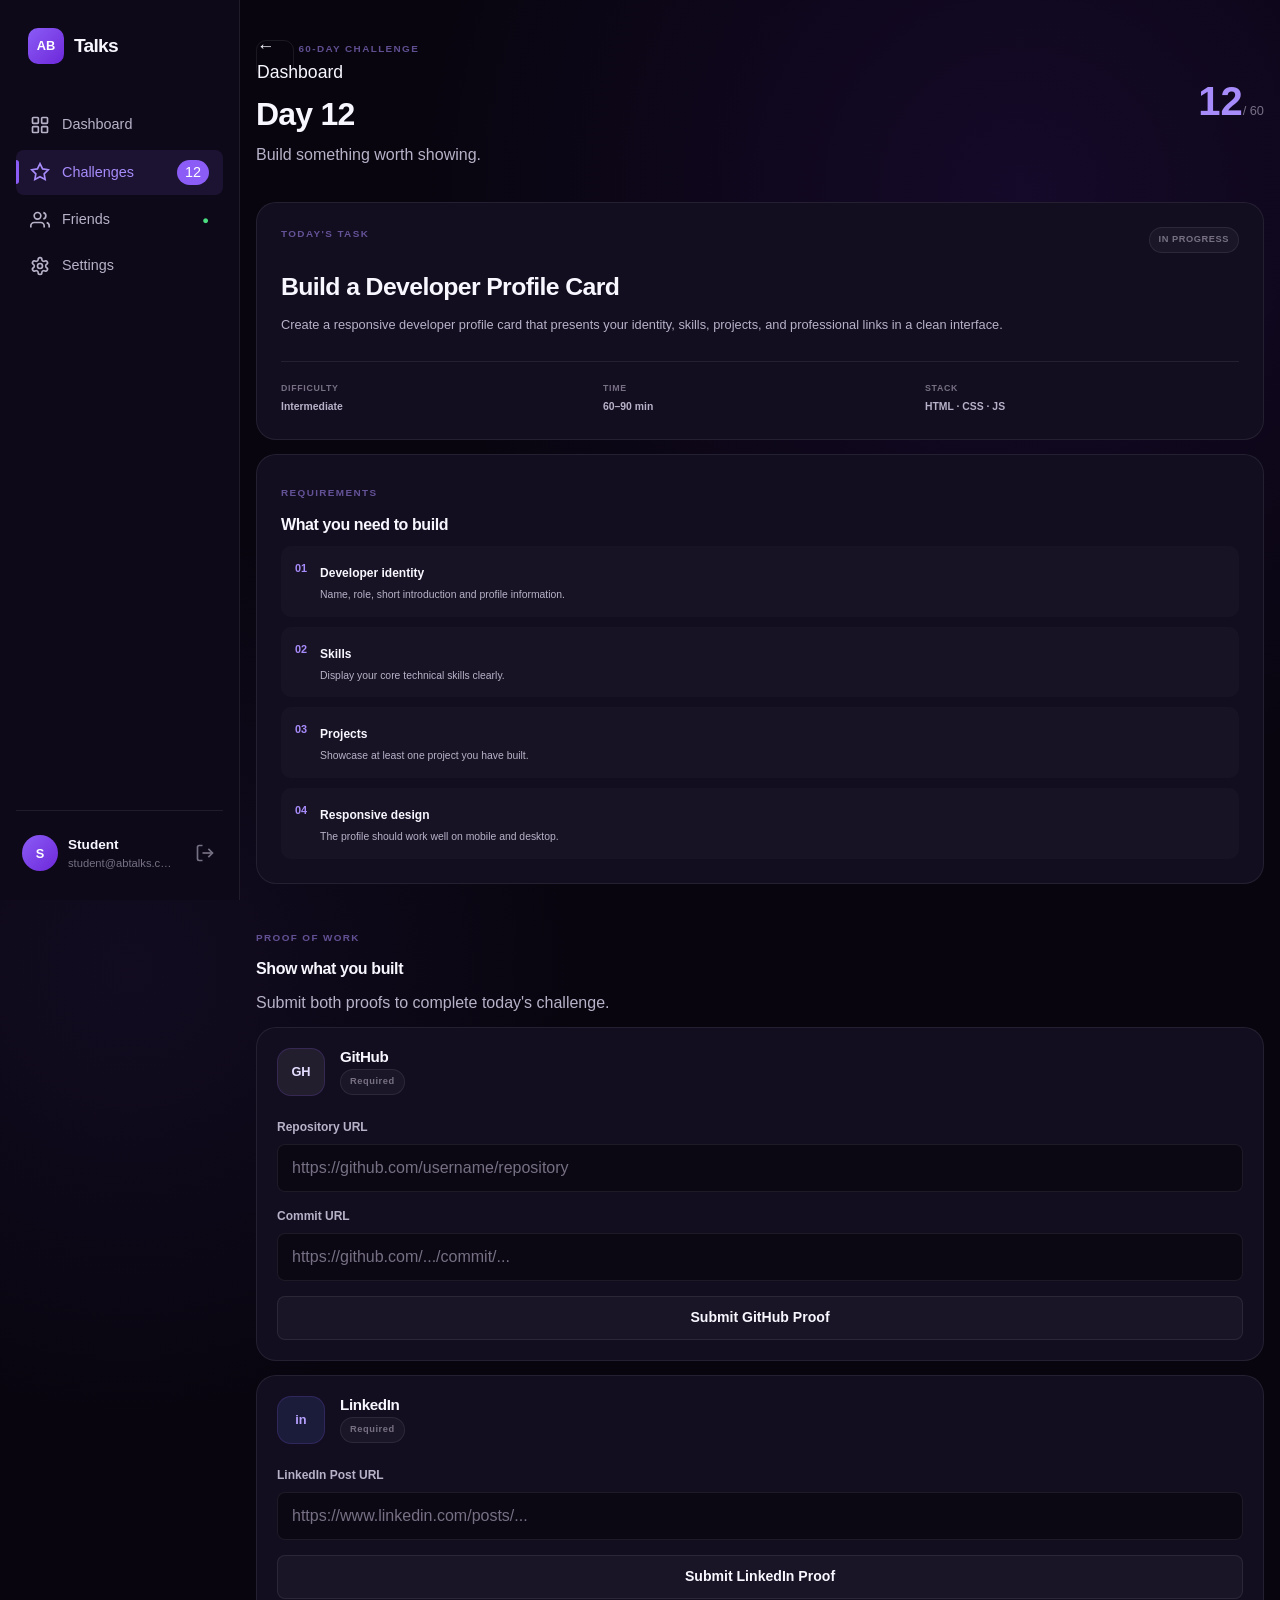
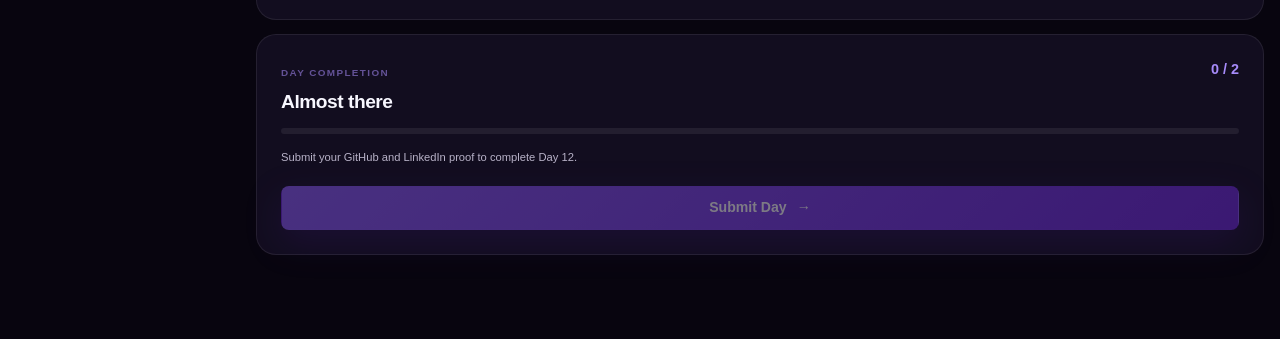
==== commit 789f2ecc: "Corrected" ====
--- a/challenge_day.html
+++ b/challenge_day.html
@@ -27,7 +27,7 @@
             <span class="brand-name">Talks</span>
         </div>
         <nav class="sidebar-menu">
-            <a href="dashboard.html" class="sidebar-link active" data-page="dashboard">
+            <a href="student_dashboard.html" class="sidebar-link active" data-page="dashboard">
                 <svg class="sidebar-icon" viewBox="0 0 24 24" fill="none" stroke="currentColor" stroke-width="2">
                     <rect x="3" y="3" width="7" height="7" rx="1"/>
                     <rect x="14" y="3" width="7" height="7" rx="1"/>
@@ -36,7 +36,7 @@
                 </svg>
                 <span>Dashboard</span>
             </a>
-            <a href="challenges.html" class="sidebar-link" data-page="challenges">
+            <a href="challenge_day.html" class="sidebar-link" data-page="challenges">
                 <svg class="sidebar-icon" viewBox="0 0 24 24" fill="none" stroke="currentColor" stroke-width="2">
                     <path d="M12 2L15.09 8.26L22 9.27L17 14.14L18.18 21.02L12 17.77L5.82 21.02L7 14.14L2 9.27L8.91 8.26L12 2Z"/>
                 </svg>
@@ -85,11 +85,11 @@
          MOBILE BOTTOM NAVIGATION (Shows on mobile only)
          ============================================================ -->
     <nav class="mobile-bottom-nav" id="mobileBottomNav">
-        <a href="dashboard.html" class="mobile-nav-item active" data-page="dashboard">
+        <a href="student_dashboard.html" class="mobile-nav-item active" data-page="dashboard">
             <span class="nav-icon">⌂</span>
             <span class="nav-label">Home</span>
         </a>
-        <a href="challenges.html" class="mobile-nav-item" data-page="challenges">
+        <a href="challenge_day.html" class="mobile-nav-item" data-page="challenges">
             <span class="nav-icon">✦</span>
             <span class="nav-label">Challenges</span>
             <span class="nav-badge">12</span>
--- a/css/style.css
+++ b/css/style.css
@@ -2161,3 +2161,596 @@
 }
 
 
+/* ============================================================
+   AUTH CARD STYLES
+   ============================================================ */
+
+.auth-card {
+    background: var(--bg-card);
+    border: 1px solid var(--border);
+    border-radius: var(--radius-xl);
+    padding: 32px 28px;
+    box-shadow: var(--shadow-card);
+    transition: all 0.3s ease;
+    backdrop-filter: blur(10px);
+    -webkit-backdrop-filter: blur(10px);
+}
+
+.auth-card:hover {
+    border-color: rgba(139, 92, 246, 0.2);
+    box-shadow: 
+        0 20px 60px rgba(0, 0, 0, 0.3),
+        0 0 40px rgba(139, 92, 246, 0.05);
+}
+
+/* ============================================================
+   RESPONSIVE AUTH CARD
+   ============================================================ */
+
+@media (max-width: 480px) {
+    .auth-card {
+        padding: 24px 16px;
+        border-radius: var(--radius-lg);
+    }
+}
+
+@media (min-width: 768px) {
+    .auth-card {
+        padding: 40px 36px;
+    }
+}
+
+/* ============================================================
+   AUTH PAGE BACKGROUND ENHANCEMENT
+   ============================================================ */
+
+.auth-page {
+    position: relative;
+}
+
+.auth-page::after {
+    content: '';
+    position: fixed;
+    bottom: -100px;
+    left: -100px;
+    width: 300px;
+    height: 300px;
+    background: var(--purple);
+    filter: blur(150px);
+    opacity: 0.08;
+    pointer-events: none;
+    z-index: -1;
+}
+
+.auth-container {
+    position: relative;
+    z-index: 1;
+}
+/* =========================================================
+   ABTALKS — SETTINGS PAGE
+   MOBILE FIRST
+========================================================= */
+
+.settings-page {
+    width: 100%;
+    max-width: 760px;
+    margin: 0 auto;
+
+    padding:
+        24px 16px
+        40px;
+}
+
+
+/* ---------------------------------------------------------
+   PAGE HEADER
+--------------------------------------------------------- */
+
+.page-header {
+    display: flex;
+    align-items: flex-start;
+    gap: 14px;
+
+    margin-bottom: 32px;
+}
+
+.page-header h1 {
+    margin: 4px 0 6px;
+
+    font-size: clamp(
+        1.7rem,
+        7vw,
+        2.5rem
+    );
+
+    line-height: 1.1;
+}
+
+.page-header p {
+    margin: 0;
+
+    font-size: 0.78rem;
+
+    line-height: 1.5;
+
+    opacity: 0.65;
+}
+
+.eyebrow,
+.section-label {
+    font-size: 0.62rem;
+
+    letter-spacing: 0.14em;
+
+    font-weight: 700;
+
+    opacity: 0.55;
+}
+
+
+/* ---------------------------------------------------------
+   BACK BUTTON
+--------------------------------------------------------- */
+
+.back-button {
+    width: 38px;
+    height: 38px;
+
+    flex-shrink: 0;
+
+    border: 1px solid var(--border);
+
+    border-radius: 10px;
+
+    background: transparent;
+
+    color: inherit;
+
+    cursor: pointer;
+
+    font-size: 1.1rem;
+
+    transition:
+        background 0.2s ease,
+        transform 0.2s ease;
+}
+
+.back-button:hover {
+    background: rgba(255,255,255,0.06);
+}
+
+.back-button:active {
+    transform: scale(0.95);
+}
+
+
+/* ---------------------------------------------------------
+   SECTIONS
+--------------------------------------------------------- */
+
+.settings-section {
+    margin-bottom: 30px;
+}
+
+.section-heading {
+    margin-bottom: 12px;
+}
+
+.section-heading h2 {
+    margin: 5px 0 0;
+
+    font-size: 1rem;
+
+    font-weight: 700;
+}
+
+
+/* ---------------------------------------------------------
+   SETTINGS CARD
+--------------------------------------------------------- */
+
+.settings-card {
+    width: 100%;
+
+    padding: 16px;
+
+    border:
+        1px solid var(--border);
+
+    border-radius: 16px;
+
+    background:
+        rgba(255,255,255,0.025);
+
+    box-sizing: border-box;
+}
+
+
+/* ---------------------------------------------------------
+   PROFILE
+--------------------------------------------------------- */
+
+.profile-settings {
+    display: flex;
+
+    align-items: center;
+
+    gap: 12px;
+}
+
+.settings-avatar {
+    width: 46px;
+    height: 46px;
+
+    flex-shrink: 0;
+
+    display: flex;
+
+    align-items: center;
+    justify-content: center;
+
+    border-radius: 50%;
+
+    background:
+        rgba(150,100,255,0.16);
+
+    border:
+        1px solid
+        rgba(150,100,255,0.3);
+
+    font-weight: 700;
+}
+
+.profile-info {
+    min-width: 0;
+
+    display: flex;
+
+    flex-direction: column;
+
+    gap: 3px;
+}
+
+.profile-info strong {
+    font-size: 0.86rem;
+}
+
+.profile-info span {
+    font-size: 0.7rem;
+
+    opacity: 0.55;
+
+    overflow: hidden;
+
+    text-overflow: ellipsis;
+
+    white-space: nowrap;
+}
+
+
+/* ---------------------------------------------------------
+   ROWS
+--------------------------------------------------------- */
+
+.setting-row,
+.connection-row {
+    display: flex;
+
+    align-items: center;
+
+    justify-content: space-between;
+
+    gap: 12px;
+
+    min-width: 0;
+}
+
+.setting-content,
+.connection-info {
+    min-width: 0;
+
+    display: flex;
+
+    flex-direction: column;
+
+    gap: 4px;
+}
+
+.setting-content strong,
+.connection-info strong {
+    font-size: 0.78rem;
+}
+
+.setting-content span,
+.connection-info span {
+    font-size: 0.65rem;
+
+    line-height: 1.4;
+
+    opacity: 0.52;
+}
+
+
+/* ---------------------------------------------------------
+   DIVIDER
+--------------------------------------------------------- */
+
+.settings-divider {
+    height: 1px;
+
+    margin: 16px 0;
+
+    background:
+        var(--border);
+}
+
+
+/* ---------------------------------------------------------
+   ACTION BUTTON
+--------------------------------------------------------- */
+
+.settings-action {
+    flex-shrink: 0;
+
+    min-height: 34px;
+
+    padding:
+        7px 12px;
+
+    border:
+        1px solid var(--border);
+
+    border-radius: 8px;
+
+    background: transparent;
+
+    color: inherit;
+
+    font-size: 0.65rem;
+
+    font-weight: 700;
+
+    cursor: pointer;
+}
+
+.settings-action:hover {
+    background:
+        rgba(255,255,255,0.06);
+}
+
+
+/* ---------------------------------------------------------
+   CONNECTION ICON
+--------------------------------------------------------- */
+
+.connection-icon {
+    width: 38px;
+    height: 38px;
+
+    flex-shrink: 0;
+
+    display: flex;
+
+    align-items: center;
+    justify-content: center;
+
+    border-radius: 10px;
+
+    font-size: 0.65rem;
+
+    font-weight: 800;
+}
+
+.github-icon {
+    background:
+        rgba(255,255,255,0.07);
+}
+
+.linkedin-icon {
+    background:
+        rgba(100,140,255,0.12);
+}
+
+
+/* ---------------------------------------------------------
+   TOGGLE
+--------------------------------------------------------- */
+
+.toggle {
+    position: relative;
+
+    width: 42px;
+    height: 24px;
+
+    flex-shrink: 0;
+}
+
+.toggle input {
+    opacity: 0;
+
+    width: 0;
+    height: 0;
+}
+
+.toggle-slider {
+    position: absolute;
+
+    inset: 0;
+
+    border-radius: 50px;
+
+    background:
+        rgba(255,255,255,0.12);
+
+    cursor: pointer;
+
+    transition:
+        0.2s ease;
+}
+
+.toggle-slider::before {
+    content: "";
+
+    position: absolute;
+
+    width: 18px;
+    height: 18px;
+
+    left: 3px;
+    top: 3px;
+
+    border-radius: 50%;
+
+    background: #fff;
+
+    transition:
+        0.2s ease;
+}
+
+.toggle input:checked
++ .toggle-slider::before {
+    transform:
+        translateX(18px);
+}
+
+.toggle input:checked
++ .toggle-slider {
+    background:
+        rgba(150,100,255,0.7);
+}
+
+
+/* ---------------------------------------------------------
+   THEME BADGE
+--------------------------------------------------------- */
+
+.theme-badge {
+    flex-shrink: 0;
+
+    padding:
+        6px 10px;
+
+    border-radius: 8px;
+
+    background:
+        rgba(150,100,255,0.1);
+
+    border:
+        1px solid
+        rgba(150,100,255,0.2);
+
+    font-size: 0.62rem;
+
+    font-weight: 700;
+}
+
+
+/* ---------------------------------------------------------
+   DANGER
+--------------------------------------------------------- */
+
+.danger-setting {
+    width: 100%;
+
+    display: flex;
+
+    justify-content: space-between;
+
+    align-items: center;
+
+    padding: 4px 0;
+
+    border: 0;
+
+    background: transparent;
+
+    color: inherit;
+
+    cursor: pointer;
+
+    font-size: 0.76rem;
+
+    font-weight: 700;
+}
+
+.danger-setting span:first-child {
+    opacity: 0.8;
+}
+
+
+/* ---------------------------------------------------------
+   FOOTER
+--------------------------------------------------------- */
+
+.settings-footer {
+    display: flex;
+
+    justify-content: space-between;
+
+    gap: 12px;
+
+    padding: 8px 2px;
+
+    font-size: 0.58rem;
+
+    opacity: 0.35;
+}
+
+
+/* =========================================================
+   TABLET
+========================================================= */
+
+@media (min-width: 768px) {
+
+    .settings-page {
+        padding:
+            40px 28px
+            60px;
+    }
+
+    .settings-card {
+        padding: 20px;
+    }
+
+}
+
+
+/* =========================================================
+   DESKTOP
+========================================================= */
+
+@media (min-width: 1024px) {
+
+    .settings-page {
+        max-width: 820px;
+
+        padding:
+            48px 36px
+            80px;
+    }
+
+    .settings-section {
+        margin-bottom: 36px;
+    }
+
+    .settings-card {
+        border-radius: 18px;
+
+        padding: 22px;
+    }
+
+}
+
+
+/* =========================================================
+   LARGE DESKTOP
+========================================================= */
+
+@media (min-width: 1440px) {
+
+    .settings-page {
+        max-width: 860px;
+    }
+
+}
